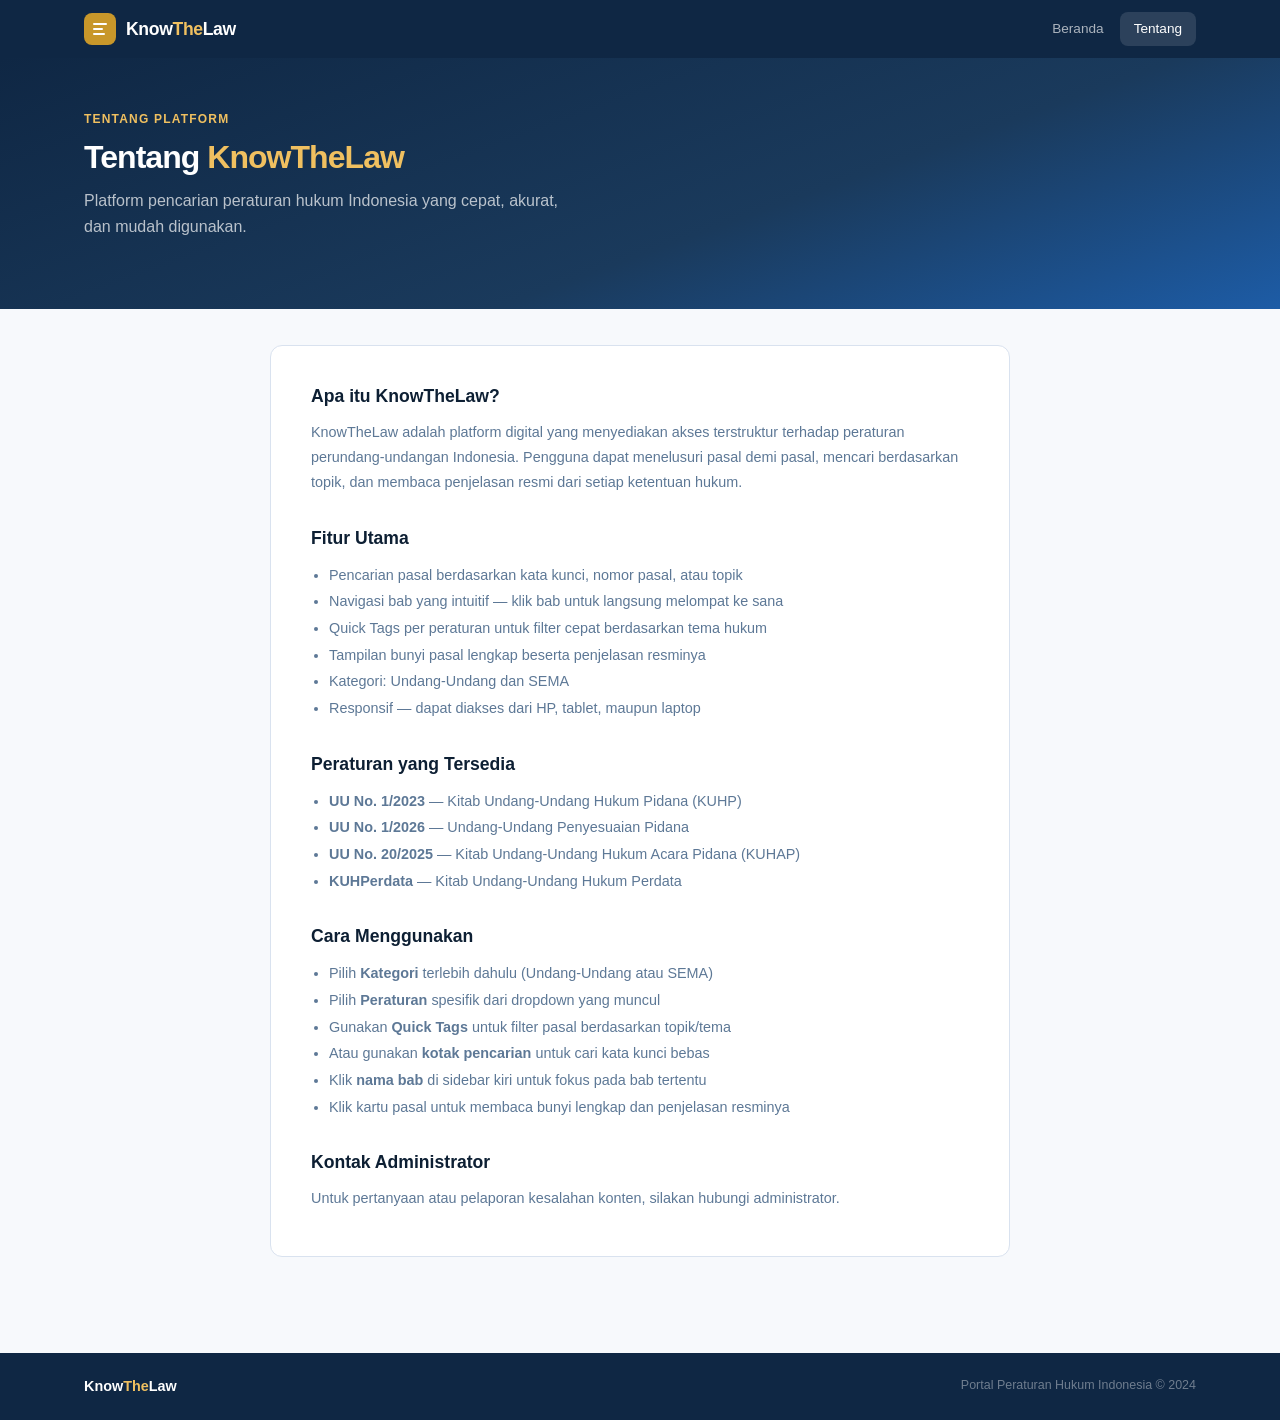
==== tentang.html @ 50ec1dd9 "Add files via upload" ====
<!DOCTYPE html>
<html lang="id">
<head>
  <meta charset="UTF-8"/>
  <meta name="viewport" content="width=device-width, initial-scale=1.0"/>
  <title>Tentang — KnowTheLaw</title>
  <link rel="stylesheet" href="css/style.css"/>
</head>
<body>

  <header class="header">
    <div class="container">
      <div class="header-inner">
        <a href="index.html" class="logo">
          <div class="logo-mark">
            <svg width="18" height="18" viewBox="0 0 18 18" fill="none">
              <rect x="2" y="3" width="14" height="2" rx="1" fill="white"/>
              <rect x="2" y="8" width="10" height="2" rx="1" fill="white"/>
              <rect x="2" y="13" width="12" height="2" rx="1" fill="white"/>
            </svg>
          </div>
          <span class="logo-name">Know<span>The</span>Law</span>
        </a>
        <nav class="nav">
          <a href="index.html" class="nav-link">Beranda</a>
          <a href="tentang.html" class="nav-link active">Tentang</a>
        </nav>
      </div>
    </div>
  </header>

  <section class="hero" style="padding-bottom:36px">
    <div class="container">
      <div class="hero-eyebrow">Tentang Platform</div>
      <h1 class="hero-title" style="font-size:2rem">Tentang <span>KnowTheLaw</span></h1>
      <p class="hero-sub">Platform pencarian peraturan hukum Indonesia yang cepat, akurat, dan mudah digunakan.</p>
    </div>
  </section>

  <main class="main" style="padding-top:0">
    <div class="container">
      <div class="about-wrap">
        <div class="about-card">
          <h2 class="about-h2">Apa itu KnowTheLaw?</h2>
          <p class="about-p">KnowTheLaw adalah platform digital yang menyediakan akses terstruktur terhadap peraturan perundang-undangan Indonesia. Pengguna dapat menelusuri pasal demi pasal, mencari berdasarkan topik, dan membaca penjelasan resmi dari setiap ketentuan hukum.</p>

          <h2 class="about-h2">Fitur Utama</h2>
          <ul class="about-ul">
            <li>Pencarian pasal berdasarkan kata kunci, nomor pasal, atau topik</li>
            <li>Navigasi bab yang intuitif — klik bab untuk langsung melompat ke sana</li>
            <li>Quick Tags per peraturan untuk filter cepat berdasarkan tema hukum</li>
            <li>Tampilan bunyi pasal lengkap beserta penjelasan resminya</li>
            <li>Kategori: Undang-Undang dan SEMA</li>
            <li>Responsif — dapat diakses dari HP, tablet, maupun laptop</li>
          </ul>

          <h2 class="about-h2">Peraturan yang Tersedia</h2>
          <ul class="about-ul">
            <li><strong>UU No. 1/2023</strong> — Kitab Undang-Undang Hukum Pidana (KUHP)</li>
            <li><strong>UU No. 1/2026</strong> — Undang-Undang Penyesuaian Pidana</li>
            <li><strong>UU No. 20/2025</strong> — Kitab Undang-Undang Hukum Acara Pidana (KUHAP)</li>
            <li><strong>KUHPerdata</strong> — Kitab Undang-Undang Hukum Perdata</li>
          </ul>

          <h2 class="about-h2">Cara Menggunakan</h2>
          <ul class="about-ul">
            <li>Pilih <strong>Kategori</strong> terlebih dahulu (Undang-Undang atau SEMA)</li>
            <li>Pilih <strong>Peraturan</strong> spesifik dari dropdown yang muncul</li>
            <li>Gunakan <strong>Quick Tags</strong> untuk filter pasal berdasarkan topik/tema</li>
            <li>Atau gunakan <strong>kotak pencarian</strong> untuk cari kata kunci bebas</li>
            <li>Klik <strong>nama bab</strong> di sidebar kiri untuk fokus pada bab tertentu</li>
            <li>Klik kartu pasal untuk membaca bunyi lengkap dan penjelasan resminya</li>
          </ul>

          <h2 class="about-h2">Kontak Administrator</h2>
          <p class="about-p">Untuk pertanyaan atau pelaporan kesalahan konten, silakan hubungi administrator.</p>
        </div>
      </div>
    </div>
  </main>

  <footer class="footer">
    <div class="container">
      <div class="footer-inner">
        <span class="footer-logo">Know<span>The</span>Law</span>
        <span class="footer-text">Portal Peraturan Hukum Indonesia &copy; 2024</span>
      </div>
    </div>
  </footer>

</body>
</html>
---- css/style.css ----
*, *::before, *::after { box-sizing: border-box; margin: 0; padding: 0; }

:root {
  --navy: #0F2744;
  --navy-mid: #1A3A5C;
  --blue: #1D5CA6;
  --blue-light: #2D7DD2;
  --blue-50: #EBF4FF;
  --blue-100: #C7E0FF;
  --accent: #C8972A;
  --accent-light: #F0C060;
  --gray-50: #F7F9FC;
  --gray-100: #EDF1F7;
  --gray-200: #D9E2EF;
  --gray-400: #8FA3BF;
  --gray-500: #5D7896;
  --gray-700: #2E4460;
  --gray-900: #0D1F33;
  --green-bg: #E6F7EE;
  --green-text: #1A5C36;
  --amber-bg: #FFF4DC;
  --amber-text: #7A4A00;
  --purple-bg: #F0ECFF;
  --purple-text: #3D1F8C;
  --rose-bg: #FFEEF0;
  --rose-text: #7A1425;
  --teal-bg: #E0F7F4;
  --teal-text: #0E5C54;
  --shadow-sm: 0 1px 3px rgba(15,39,68,.07);
  --shadow-md: 0 4px 16px rgba(15,39,68,.10);
  --shadow-lg: 0 12px 40px rgba(15,39,68,.14);
  --r: 12px; --r-sm: 8px; --r-xs: 6px;
}

body { font-family: -apple-system, BlinkMacSystemFont, 'Segoe UI', Roboto, sans-serif; background: var(--gray-50); color: var(--gray-900); line-height: 1.6; }

.container { max-width: 1160px; margin: 0 auto; padding: 0 24px; }

/* HEADER */
.header { background: var(--navy); position: sticky; top: 0; z-index: 200; }
.header-inner { display: flex; align-items: center; justify-content: space-between; height: 58px; }
.logo { display: flex; align-items: center; gap: 10px; text-decoration: none; }
.logo-mark { width: 32px; height: 32px; background: var(--accent); border-radius: 8px; display: flex; align-items: center; justify-content: center; flex-shrink: 0; }
.logo-mark svg { display: block; }
.logo-name { font-size: 1.1rem; font-weight: 800; color: white; letter-spacing: -.02em; }
.logo-name span { color: var(--accent-light); }
.nav { display: flex; gap: 2px; }
.nav-link { padding: 6px 14px; border-radius: var(--r-sm); font-size: 0.85rem; font-weight: 500; color: rgba(255,255,255,.65); text-decoration: none; transition: all .15s; }
.nav-link:hover { background: rgba(255,255,255,.1); color: white; }
.nav-link.active { background: rgba(255,255,255,.12); color: white; }

/* HERO */
.hero { background: linear-gradient(160deg, var(--navy) 0%, var(--navy-mid) 60%, var(--blue) 100%); padding: 52px 0 44px; }
.hero-eyebrow { font-size: 0.75rem; font-weight: 700; color: var(--accent-light); text-transform: uppercase; letter-spacing: .1em; margin-bottom: 10px; }
.hero-title { font-size: 2.4rem; font-weight: 900; color: white; line-height: 1.15; letter-spacing: -.03em; margin-bottom: 12px; }
.hero-title span { color: var(--accent-light); }
.hero-sub { font-size: 1rem; color: rgba(255,255,255,.7); margin-bottom: 32px; max-width: 500px; line-height: 1.65; }
.search-wrap { position: relative; max-width: 600px; }
.search-wrap svg.si { position: absolute; left: 18px; top: 50%; transform: translateY(-50%); pointer-events: none; }
.search-input { width: 100%; padding: 15px 50px 15px 50px; border-radius: 999px; border: 2px solid transparent; font-size: 0.975rem; background: white; color: var(--gray-900); outline: none; box-shadow: var(--shadow-lg); transition: border-color .2s; }
.search-input:focus { border-color: var(--accent); }
.search-input::placeholder { color: var(--gray-400); }
.search-clear { position: absolute; right: 18px; top: 50%; transform: translateY(-50%); background: var(--gray-100); border: none; border-radius: 50%; width: 24px; height: 24px; cursor: pointer; font-size: 11px; color: var(--gray-500); display: none; align-items: center; justify-content: center; }
.search-clear:hover { background: var(--gray-200); }

/* FILTER BAR */
.filter-section { background: white; border-bottom: 1px solid var(--gray-200); padding: 12px 0; position: sticky; top: 58px; z-index: 100; }
.filter-bar { display: flex; align-items: center; gap: 10px; flex-wrap: wrap; }
.filter-group { display: flex; align-items: center; gap: 8px; }
.filter-label { font-size: 0.75rem; font-weight: 700; color: var(--gray-400); text-transform: uppercase; letter-spacing: .06em; white-space: nowrap; }
.filter-select { padding: 7px 12px; border-radius: var(--r-sm); border: 1.5px solid var(--gray-200); font-size: 0.85rem; color: var(--gray-700); background: var(--gray-50); outline: none; cursor: pointer; transition: border-color .15s; font-weight: 500; }
.filter-select:focus { border-color: var(--blue); }
.filter-select:disabled { opacity: .45; cursor: default; }
.filter-reset { padding: 7px 14px; border-radius: var(--r-sm); border: 1.5px solid var(--gray-200); background: white; font-size: 0.8rem; font-weight: 600; color: var(--gray-500); cursor: pointer; transition: all .15s; }
.filter-reset:hover { background: var(--gray-100); color: var(--gray-700); }
.filter-divider { width: 1px; height: 24px; background: var(--gray-200); }
.result-info { margin-left: auto; font-size: 0.8rem; color: var(--gray-400); font-weight: 500; }

/* QUICK TAGS */
.tags-section { padding: 16px 0 4px; }
.tags-label { font-size: 0.72rem; font-weight: 700; color: var(--gray-400); text-transform: uppercase; letter-spacing: .07em; margin-bottom: 8px; }
.tags-list { display: flex; flex-wrap: wrap; gap: 6px; }
.tag-btn { padding: 5px 13px; border-radius: 999px; border: 1.5px solid var(--gray-200); background: white; font-size: 0.78rem; font-weight: 600; color: var(--gray-500); cursor: pointer; transition: all .15s; white-space: nowrap; }
.tag-btn:hover { border-color: var(--blue); color: var(--blue); background: var(--blue-50); }
.tag-btn.active { border-color: var(--blue); background: var(--blue-50); color: var(--blue); }

/* MAIN LAYOUT */
.main { padding: 28px 0 60px; }
.main-layout { display: grid; grid-template-columns: 260px 1fr; gap: 24px; align-items: start; }

/* SIDEBAR BAB */
.sidebar { background: white; border: 1px solid var(--gray-200); border-radius: var(--r); overflow: hidden; position: sticky; top: 118px; max-height: calc(100vh - 140px); overflow-y: auto; }
.sidebar-header { padding: 14px 16px; background: var(--navy); }
.sidebar-title { font-size: 0.8rem; font-weight: 700; color: rgba(255,255,255,.6); text-transform: uppercase; letter-spacing: .07em; margin-bottom: 2px; }
.sidebar-doc { font-size: 0.9rem; font-weight: 700; color: white; }
.sidebar-empty { padding: 24px 16px; font-size: 0.85rem; color: var(--gray-400); text-align: center; line-height: 1.5; }
.bab-item { border-bottom: 1px solid var(--gray-100); }
.bab-btn { width: 100%; text-align: left; padding: 11px 16px; background: none; border: none; cursor: pointer; display: flex; align-items: center; gap: 10px; transition: background .12s; }
.bab-btn:hover { background: var(--gray-50); }
.bab-btn.active { background: var(--blue-50); }
.bab-roman { font-size: 0.7rem; font-weight: 800; color: var(--accent); background: var(--amber-bg); padding: 2px 6px; border-radius: 4px; flex-shrink: 0; }
.bab-name { font-size: 0.8rem; font-weight: 600; color: var(--gray-700); line-height: 1.3; }
.bab-btn.active .bab-name { color: var(--blue); }
.bab-count { margin-left: auto; font-size: 0.7rem; color: var(--gray-400); background: var(--gray-100); padding: 1px 6px; border-radius: 999px; flex-shrink: 0; }

/* KONTEN HASIL */
.content-area { display: flex; flex-direction: column; gap: 16px; }
.empty-state { background: white; border: 1px solid var(--gray-200); border-radius: var(--r); padding: 60px 24px; text-align: center; display: flex; flex-direction: column; align-items: center; gap: 10px; }
.empty-icon { color: var(--gray-200); }
.empty-title { font-size: 1rem; font-weight: 700; color: var(--gray-700); }
.empty-sub { font-size: 0.875rem; color: var(--gray-400); max-width: 320px; line-height: 1.6; }

/* PASAL CARD */
.pasal-card { background: white; border: 1px solid var(--gray-200); border-radius: var(--r); overflow: hidden; transition: box-shadow .2s, border-color .2s; }
.pasal-card:hover { box-shadow: var(--shadow-md); border-color: var(--blue-100); }
.pasal-header { padding: 18px 22px 14px; border-bottom: 1px solid var(--gray-100); display: flex; align-items: flex-start; justify-content: space-between; gap: 12px; cursor: pointer; }
.pasal-header-left { flex: 1; }
.pasal-nomor-row { display: flex; align-items: center; gap: 8px; margin-bottom: 6px; }
.pasal-nomor-badge { background: var(--navy); color: white; font-size: 0.72rem; font-weight: 800; padding: 3px 10px; border-radius: 999px; }
.pasal-judul-tag { font-size: 0.75rem; color: var(--blue); font-weight: 600; }
.pasal-judul { font-size: 0.975rem; font-weight: 700; color: var(--gray-900); line-height: 1.35; }
.pasal-tags { display: flex; flex-wrap: wrap; gap: 5px; margin-top: 8px; }
.pasal-tag { font-size: 0.68rem; font-weight: 700; padding: 2px 8px; border-radius: 999px; }
.pt-0 { background: var(--blue-50);   color: var(--blue); }
.pt-1 { background: var(--green-bg);  color: var(--green-text); }
.pt-2 { background: var(--amber-bg);  color: var(--amber-text); }
.pt-3 { background: var(--purple-bg); color: var(--purple-text); }
.pt-4 { background: var(--rose-bg);   color: var(--rose-text); }
.pt-5 { background: var(--teal-bg);   color: var(--teal-text); }
.pasal-toggle { background: var(--gray-100); border: none; border-radius: 50%; width: 28px; height: 28px; cursor: pointer; font-size: 13px; color: var(--gray-500); flex-shrink: 0; display: flex; align-items: center; justify-content: center; transition: all .2s; }
.pasal-toggle.open { background: var(--blue-50); color: var(--blue); transform: rotate(180deg); }

.pasal-body { display: none; }
.pasal-body.open { display: block; }
.bunyi-section { padding: 20px 22px; border-bottom: 1px solid var(--gray-100); }
.section-label { font-size: 0.7rem; font-weight: 800; color: var(--gray-400); text-transform: uppercase; letter-spacing: .08em; margin-bottom: 10px; display: flex; align-items: center; gap: 6px; }
.section-label::after { content: ''; flex: 1; height: 1px; background: var(--gray-100); }
.bunyi-text { font-size: 0.875rem; color: var(--gray-900); line-height: 1.8; white-space: pre-wrap; font-family: Georgia, 'Times New Roman', serif; background: var(--gray-50); border-left: 3px solid var(--navy); padding: 14px 16px; border-radius: 0 var(--r-sm) var(--r-sm) 0; }
.penjelasan-section { padding: 20px 22px; background: var(--amber-bg); }
.penjelasan-text { font-size: 0.85rem; color: var(--amber-text); line-height: 1.75; white-space: pre-wrap; }

/* HEADER BAB SEPARATOR */
.bab-separator { background: var(--navy); border-radius: var(--r); padding: 14px 20px; display: flex; align-items: center; gap: 12px; }
.bab-sep-roman { background: var(--accent); color: white; font-size: 0.75rem; font-weight: 900; padding: 4px 10px; border-radius: var(--r-xs); }
.bab-sep-title { font-size: 0.95rem; font-weight: 700; color: white; }
.bab-sep-count { margin-left: auto; font-size: 0.75rem; color: rgba(255,255,255,.5); }

/* LANDING STATE */
.landing-state { background: white; border: 1px solid var(--gray-200); border-radius: var(--r); padding: 48px 32px; display: flex; flex-direction: column; align-items: center; text-align: center; gap: 16px; }
.landing-icon { width: 64px; height: 64px; background: var(--blue-50); border-radius: 50%; display: flex; align-items: center; justify-content: center; }
.landing-title { font-size: 1.1rem; font-weight: 800; color: var(--gray-900); }
.landing-steps { display: flex; flex-direction: column; gap: 8px; text-align: left; width: 100%; max-width: 360px; }
.landing-step { display: flex; align-items: flex-start; gap: 12px; padding: 10px 14px; background: var(--gray-50); border-radius: var(--r-sm); }
.step-num { width: 22px; height: 22px; border-radius: 50%; background: var(--navy); color: white; font-size: 0.72rem; font-weight: 800; display: flex; align-items: center; justify-content: center; flex-shrink: 0; margin-top: 1px; }
.step-text { font-size: 0.83rem; color: var(--gray-700); line-height: 1.5; }

/* FOOTER */
.footer { background: var(--navy); padding: 22px 0; }
.footer-inner { display: flex; align-items: center; justify-content: space-between; flex-wrap: wrap; gap: 8px; }
.footer-logo { font-size: 0.9rem; font-weight: 800; color: white; }
.footer-logo span { color: var(--accent-light); }
.footer-text { font-size: 0.78rem; color: rgba(255,255,255,.4); }

/* ABOUT PAGE */
.about-wrap { max-width: 740px; margin: 36px auto; }
.about-card { background: white; border: 1px solid var(--gray-200); border-radius: var(--r); padding: 36px 40px; }
.about-h2 { font-size: 1.1rem; font-weight: 700; color: var(--gray-900); margin: 28px 0 10px; }
.about-h2:first-child { margin-top: 0; }
.about-p { font-size: 0.9rem; color: var(--gray-500); line-height: 1.75; margin-bottom: 8px; }
.about-ul { padding-left: 18px; font-size: 0.9rem; color: var(--gray-500); line-height: 1.85; }

/* RESPONSIVE */
@media (max-width: 768px) {
  .main-layout { grid-template-columns: 1fr; }
  .sidebar { position: static; max-height: 260px; }
  .hero-title { font-size: 1.75rem; }
  .hero { padding: 36px 0 32px; }
  .about-card { padding: 24px 20px; }
  .filter-bar { gap: 8px; }
  .result-info { width: 100%; margin-left: 0; }
}
@media (max-width: 480px) {
  .container { padding: 0 16px; }
  .pasal-header { padding: 14px 16px 12px; }
  .bunyi-section, .penjelasan-section { padding: 16px; }
}
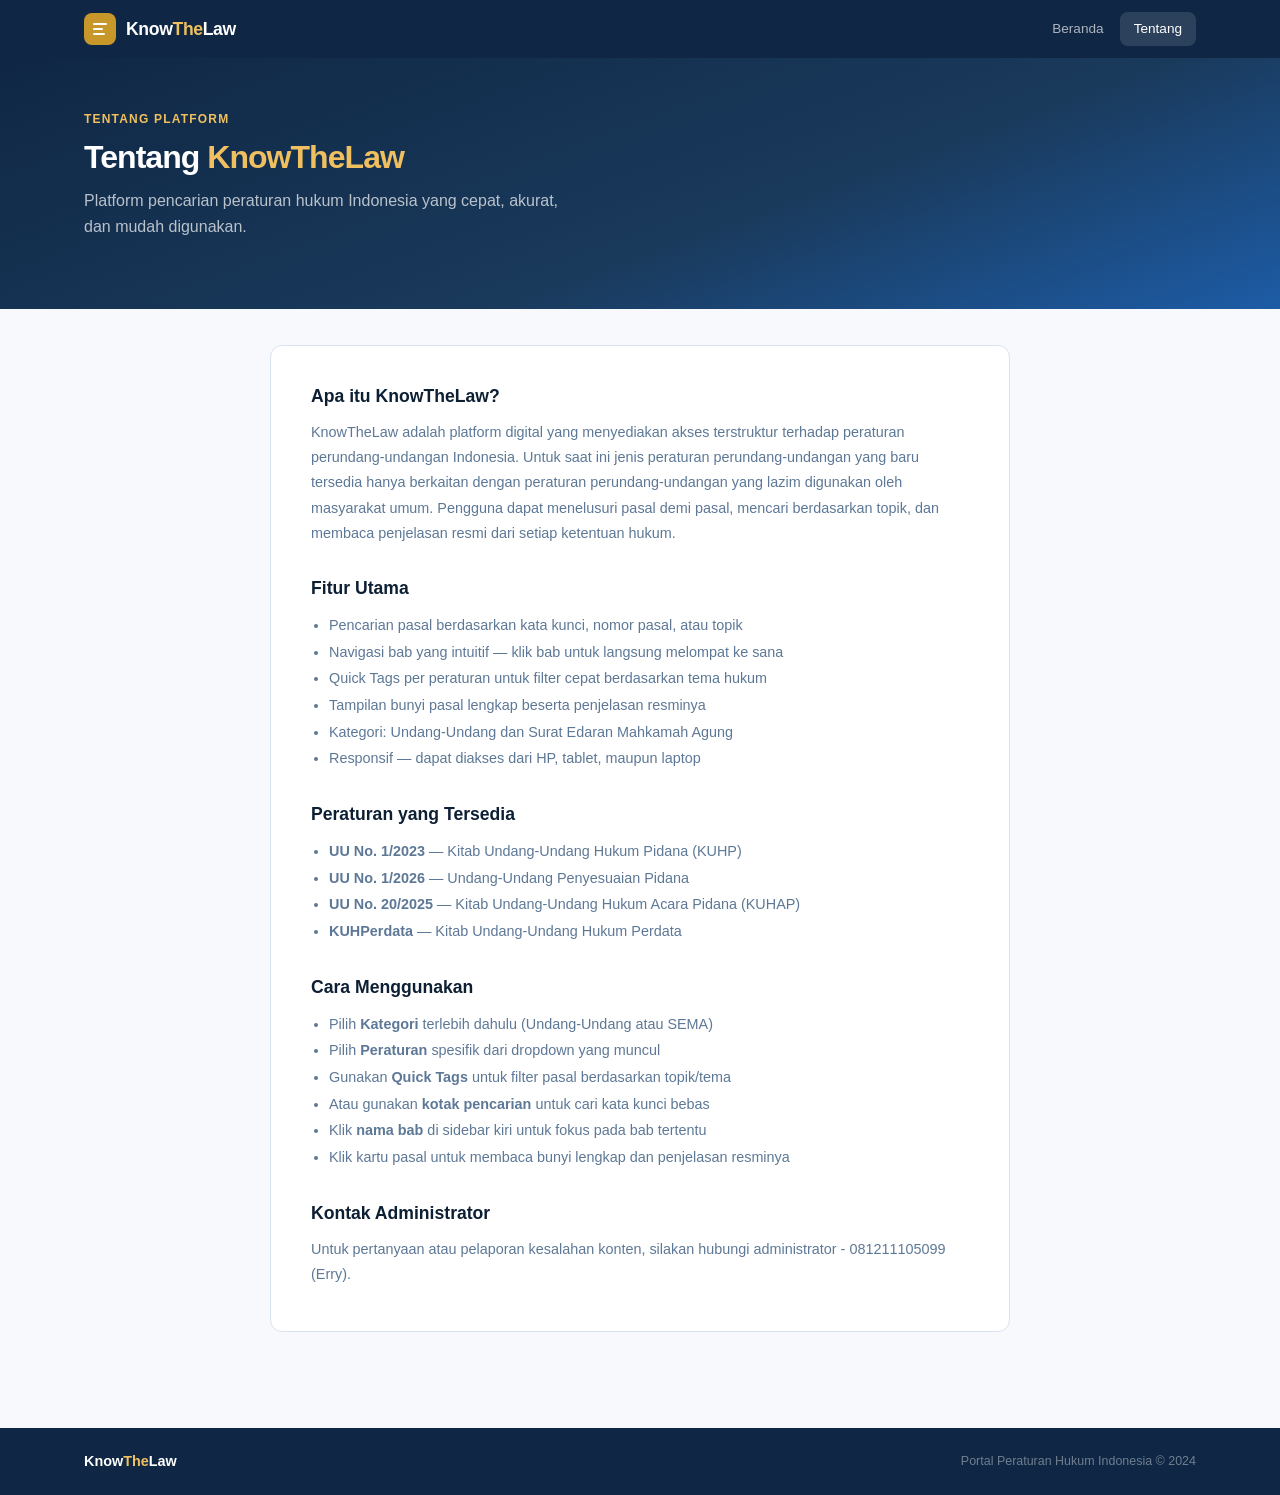
==== commit 360af13e: "Update tentang.html" ====
--- a/tentang.html
+++ b/tentang.html
@@ -42,7 +42,7 @@
       <div class="about-wrap">
         <div class="about-card">
           <h2 class="about-h2">Apa itu KnowTheLaw?</h2>
-          <p class="about-p">KnowTheLaw adalah platform digital yang menyediakan akses terstruktur terhadap peraturan perundang-undangan Indonesia. Pengguna dapat menelusuri pasal demi pasal, mencari berdasarkan topik, dan membaca penjelasan resmi dari setiap ketentuan hukum.</p>
+          <p class="about-p">KnowTheLaw adalah platform digital yang menyediakan akses terstruktur terhadap peraturan perundang-undangan Indonesia. Untuk saat ini jenis peraturan perundang-undangan yang baru tersedia hanya berkaitan dengan peraturan perundang-undangan yang lazim digunakan oleh masyarakat umum. Pengguna dapat menelusuri pasal demi pasal, mencari berdasarkan topik, dan membaca penjelasan resmi dari setiap ketentuan hukum.</p>
 
           <h2 class="about-h2">Fitur Utama</h2>
           <ul class="about-ul">
@@ -50,7 +50,7 @@
             <li>Navigasi bab yang intuitif — klik bab untuk langsung melompat ke sana</li>
             <li>Quick Tags per peraturan untuk filter cepat berdasarkan tema hukum</li>
             <li>Tampilan bunyi pasal lengkap beserta penjelasan resminya</li>
-            <li>Kategori: Undang-Undang dan SEMA</li>
+            <li>Kategori: Undang-Undang dan Surat Edaran Mahkamah Agung</li>
             <li>Responsif — dapat diakses dari HP, tablet, maupun laptop</li>
           </ul>
 
@@ -73,7 +73,7 @@
           </ul>
 
           <h2 class="about-h2">Kontak Administrator</h2>
-          <p class="about-p">Untuk pertanyaan atau pelaporan kesalahan konten, silakan hubungi administrator.</p>
+          <p class="about-p">Untuk pertanyaan atau pelaporan kesalahan konten, silakan hubungi administrator - 081211105099 (Erry).</p>
         </div>
       </div>
     </div>
--- a/css/style.css
+++ b/css/style.css
@@ -184,3 +184,24 @@
   .pasal-header { padding: 14px 16px 12px; }
   .bunyi-section, .penjelasan-section { padding: 16px; }
 }
+
+/* ===== SIDEBAR SUB-BAB & PARAGRAF ===== */
+.sub-item { border-bottom: 1px solid var(--gray-100); background: var(--gray-50); }
+.sub-btn { width:100%; text-align:left; padding:9px 16px 9px 28px; background:none; border:none; cursor:pointer; display:flex; align-items:flex-start; gap:8px; transition:background .12s; }
+.sub-btn:hover { background: var(--blue-50); }
+.sub-btn.active { background: var(--blue-50); }
+.sub-label { font-size:.68rem; font-weight:800; color:var(--accent); background:var(--amber-bg); padding:2px 6px; border-radius:4px; white-space:nowrap; flex-shrink:0; margin-top:1px; }
+.sub-name { font-size:.76rem; font-weight:600; color:var(--gray-600,var(--gray-700)); line-height:1.3; }
+.sub-btn.active .sub-name { color:var(--blue); }
+
+.par-item { border-bottom:1px solid var(--gray-100); background:#F9FBFF; }
+.par-btn { width:100%; text-align:left; padding:7px 16px 7px 40px; background:none; border:none; cursor:pointer; display:flex; align-items:flex-start; gap:8px; transition:background .12s; }
+.par-btn:hover { background:var(--blue-50); }
+.par-btn.active { background:var(--blue-50); }
+.par-label { font-size:.65rem; font-weight:700; color:var(--gray-400); background:var(--gray-100); padding:2px 5px; border-radius:3px; white-space:nowrap; flex-shrink:0; margin-top:1px; }
+.par-name { font-size:.73rem; color:var(--gray-500); line-height:1.3; }
+.par-btn.active .par-name { color:var(--blue); font-weight:600; }
+
+/* ===== BREADCRUMB & BAB-SEP-BAG ===== */
+.pasal-breadcrumb { font-size:.7rem; color:var(--gray-400); background:var(--gray-100); padding:2px 7px; border-radius:999px; }
+.bab-sep-bag { font-size:.75rem; color:rgba(255,255,255,.55); font-weight:500; }
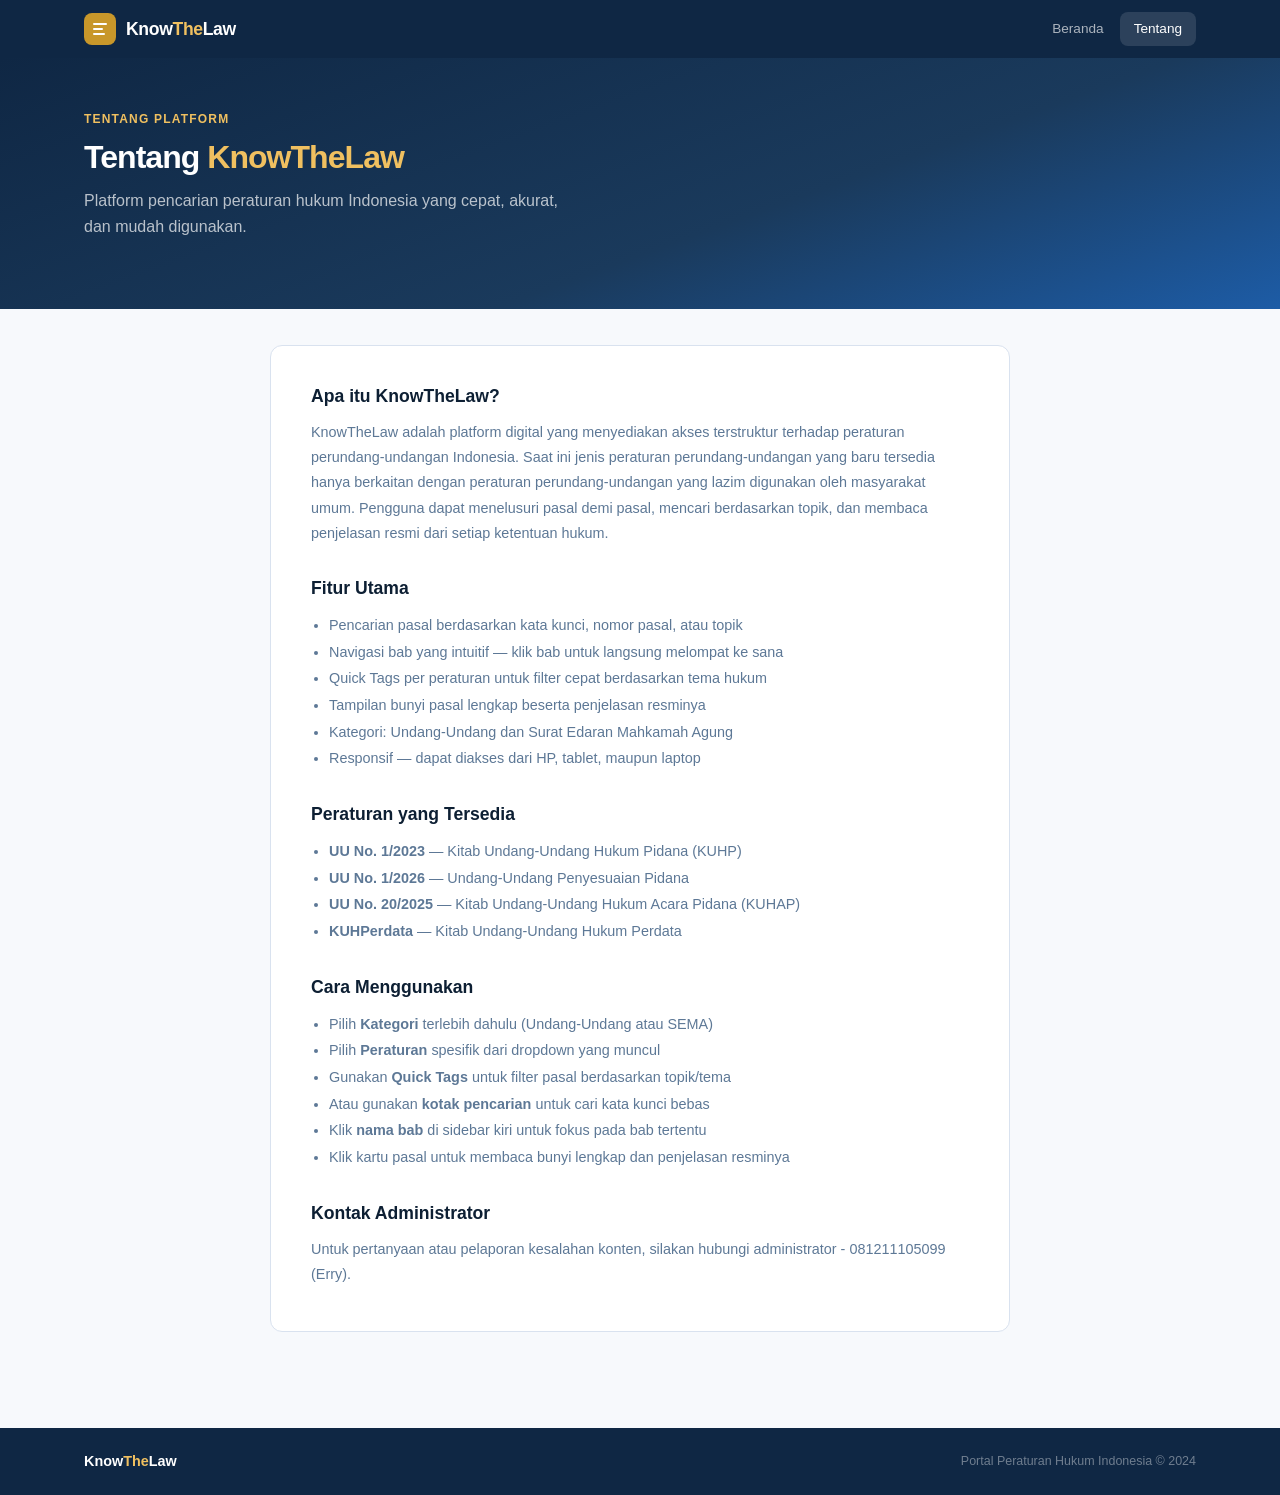
==== commit 350b71bc: "Update tentang.html" ====
--- a/tentang.html
+++ b/tentang.html
@@ -42,7 +42,7 @@
       <div class="about-wrap">
         <div class="about-card">
           <h2 class="about-h2">Apa itu KnowTheLaw?</h2>
-          <p class="about-p">KnowTheLaw adalah platform digital yang menyediakan akses terstruktur terhadap peraturan perundang-undangan Indonesia. Untuk saat ini jenis peraturan perundang-undangan yang baru tersedia hanya berkaitan dengan peraturan perundang-undangan yang lazim digunakan oleh masyarakat umum. Pengguna dapat menelusuri pasal demi pasal, mencari berdasarkan topik, dan membaca penjelasan resmi dari setiap ketentuan hukum.</p>
+          <p class="about-p">KnowTheLaw adalah platform digital yang menyediakan akses terstruktur terhadap peraturan perundang-undangan Indonesia. Saat ini jenis peraturan perundang-undangan yang baru tersedia hanya berkaitan dengan peraturan perundang-undangan yang lazim digunakan oleh masyarakat umum. Pengguna dapat menelusuri pasal demi pasal, mencari berdasarkan topik, dan membaca penjelasan resmi dari setiap ketentuan hukum.</p>
 
           <h2 class="about-h2">Fitur Utama</h2>
           <ul class="about-ul">
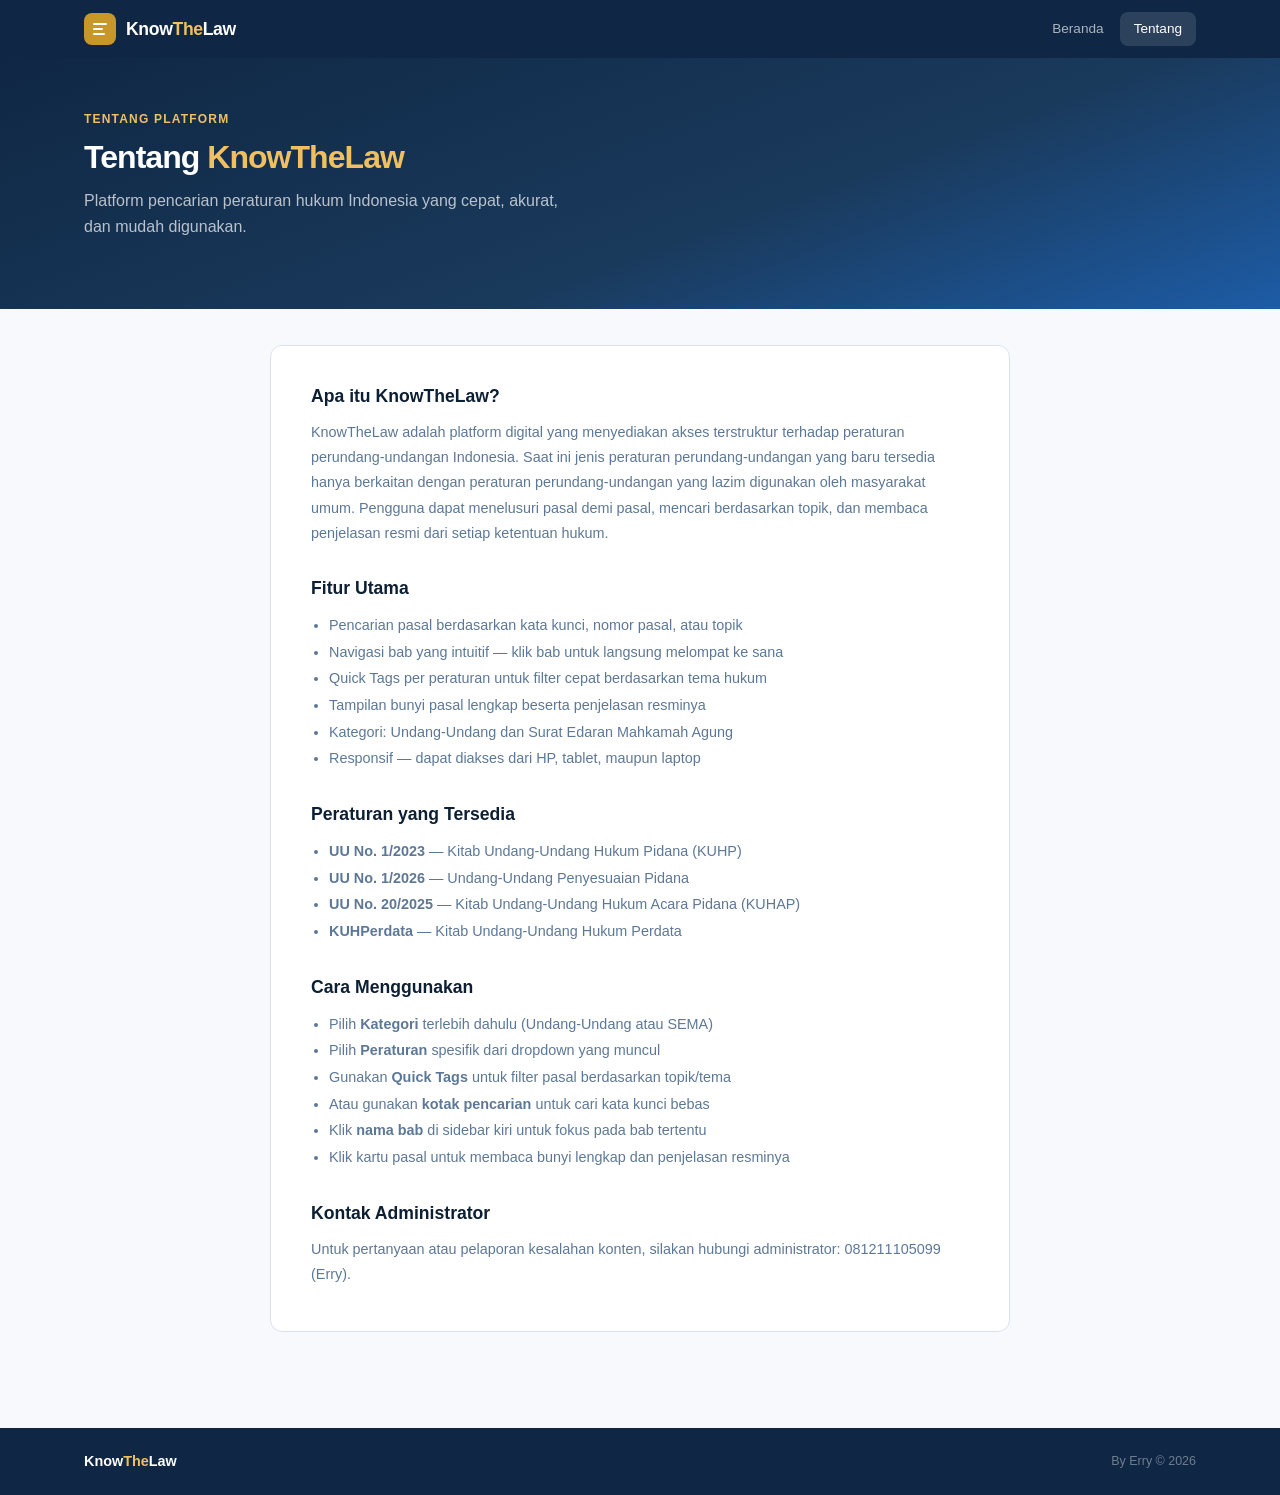
==== commit 71957c37: "Update tentang.html" ====
--- a/tentang.html
+++ b/tentang.html
@@ -73,7 +73,7 @@
           </ul>
 
           <h2 class="about-h2">Kontak Administrator</h2>
-          <p class="about-p">Untuk pertanyaan atau pelaporan kesalahan konten, silakan hubungi administrator - 081211105099 (Erry).</p>
+          <p class="about-p">Untuk pertanyaan atau pelaporan kesalahan konten, silakan hubungi administrator: 081211105099 (Erry).</p>
         </div>
       </div>
     </div>
@@ -83,7 +83,7 @@
     <div class="container">
       <div class="footer-inner">
         <span class="footer-logo">Know<span>The</span>Law</span>
-        <span class="footer-text">Portal Peraturan Hukum Indonesia &copy; 2024</span>
+        <span class="footer-text">By Erry &copy; 2026</span>
       </div>
     </div>
   </footer>
